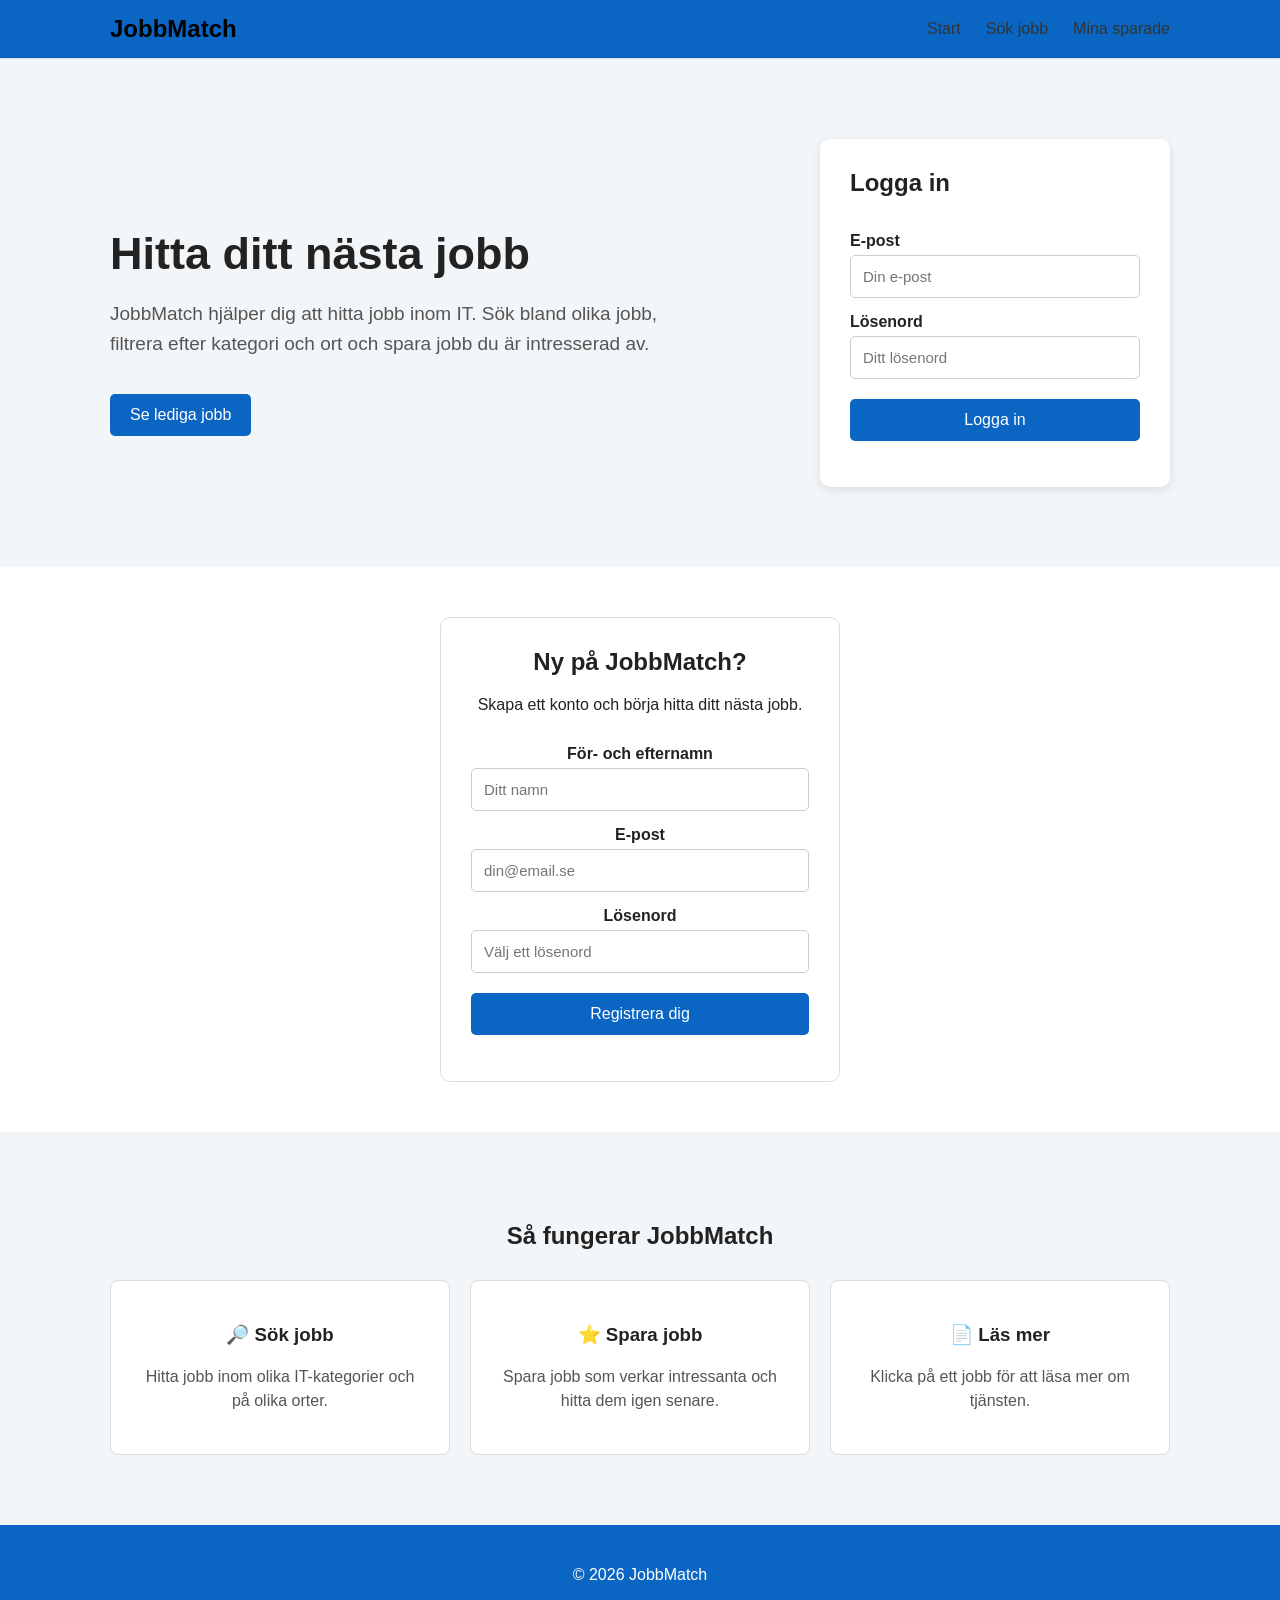
==== index.html @ 0156efc0 "IndexSida" ====
<!DOCTYPE html>
<html lang="sv">

<head>
    <meta charset="UTF-8">

    <meta name="viewport" content="width=device-width, initial-scale=1.0">

    <title>JobbMatch</title>

    <link rel="stylesheet" href="start.css">

    <script src="start.js" defer></script>
</head>


<body>



    <header>

        <nav>

            <h1 class="logo">JobbMatch</h1>

            <ul>
                <li><a href="index.html">Start</a></li>
                <li><a href="jobb.html">Sök jobb</a></li>
                <li><a href="sparade.html">Mina sparade</a></li>
            </ul>

        </nav>

    </header>



    

    <main>

        <section class="welcome">

            <div class="welcome-text">

                <h2>Hitta ditt nästa jobb</h2>

                <p>
                    JobbMatch hjälper dig att hitta jobb inom IT.
                    Sök bland olika jobb, filtrera efter kategori
                    och ort och spara jobb du är intresserad av.
                </p>

                <a href="jobb.html" class="job-button">
                    Se lediga jobb
                </a>

            </div>



            <!-- LOGGA IN -->

            <div class="login-box">

                <h2>Logga in</h2>

                <form id="loginForm">

                    <label for="loginEmail">
                        E-post
                    </label>

                    <input
                        type="email"
                        id="loginEmail"
                        placeholder="Din e-post"
                        required
                    >


                    <label for="loginPassword">
                        Lösenord
                    </label>

                    <input
                        type="password"
                        id="loginPassword"
                        placeholder="Ditt lösenord"
                        required
                    >


                    <button type="submit">
                        Logga in
                    </button>

                </form>

                <p id="loginMessage"></p>

            </div>

        </section>



        <!-- REGISTRERA -->

        <section class="register-section">

            <div class="register-box">

                <h2>Ny på JobbMatch?</h2>

                <p>
                    Skapa ett konto och börja hitta ditt nästa jobb.
                </p>


                <form id="registerForm">

                    <label for="registerName">
                        För- och efternamn
                    </label>

                    <input
                        type="text"
                        id="registerName"
                        placeholder="Ditt namn"
                        required
                    >


                    <label for="registerEmail">
                        E-post
                    </label>

                    <input
                        type="email"
                        id="registerEmail"
                        placeholder="din@email.se"
                        required
                    >


                    <label for="registerPassword">
                        Lösenord
                    </label>

                    <input
                        type="password"
                        id="registerPassword"
                        placeholder="Välj ett lösenord"
                        required
                    >


                    <button type="submit">
                        Registrera dig
                    </button>

                </form>

                <p id="registerMessage"></p>

            </div>

        </section>



        <!-- INFORMATION -->

        <section class="information">

            <h2>Så fungerar JobbMatch</h2>


            <div class="cards">

                <div class="card">

                    <h3>🔎 Sök jobb</h3>

                    <p>
                        Hitta jobb inom olika IT-kategorier
                        och på olika orter.
                    </p>

                </div>


                <div class="card">

                    <h3>⭐ Spara jobb</h3>

                    <p>
                        Spara jobb som verkar intressanta
                        och hitta dem igen senare.
                    </p>

                </div>


                <div class="card">

                    <h3>📄 Läs mer</h3>

                    <p>
                        Klicka på ett jobb för att läsa
                        mer om tjänsten.
                    </p>

                </div>

            </div>

        </section>

    </main>



    <!-- FOOTER -->

    <footer>

        <p>
            © 2026 JobbMatch
        </p>

    </footer>

</body>

</html>
---- start.css ----
/* GRUND */

* {
    box-sizing: border-box;
}

body {
    margin: 0;

    font-family: Arial, sans-serif;

    background-color: #f3f6f8;

    color: #222;
}




header {
    background-color: #0a66c2;

    border-bottom: 1px solid #ddd;
}


nav {
    max-width: 1100px;

    margin: auto;

    padding: 15px 20px;

    display: flex;

    justify-content: space-between;

    align-items: center;
}


.logo {
    color: black;

    margin: 0;
}


nav ul {
    display: flex;

    list-style: none;

    gap: 25px;

    margin: 0;

    padding: 0;
}


nav a {
    text-decoration: none;

    color: #333;
}


nav a:hover {
    color: #0a66c2;
}



/* VÄLKOMST */

.welcome {
    max-width: 1100px;

    margin: 60px auto;

    padding: 20px;

    display: flex;

    justify-content: space-between;

    align-items: center;

    gap: 50px;
}


.welcome-text {
    max-width: 550px;
}


.welcome-text h2 {
    font-size: 45px;

    color: #222;

    margin-bottom: 15px;
}


.welcome-text p {
    font-size: 19px;

    line-height: 1.6;

    color: #555;
}



/* KNAPP */

.job-button {
    display: inline-block;

    margin-top: 15px;

    padding: 12px 20px;

    background-color: #0a66c2;

    color: white;

    text-decoration: none;

    border-radius: 5px;
}


.job-button:hover {
    background-color: #084f96;
}



/* LOGGA IN */

.login-box {
    background-color: white;

    width: 350px;

    padding: 30px;

    border-radius: 10px;

    box-shadow: 0 3px 10px rgba(0, 0, 0, 0.1);
}


.login-box h2 {
    margin-top: 0;
}



/* FORMULÄR */

form {
    display: flex;

    flex-direction: column;
}


label {
    margin-top: 15px;

    margin-bottom: 5px;

    font-weight: bold;
}


input {
    padding: 12px;

    border: 1px solid #ccc;

    border-radius: 5px;

    font-size: 15px;
}


button {
    margin-top: 20px;

    padding: 12px;

    background-color: #0a66c2;

    color: white;

    border: none;

    border-radius: 5px;

    font-size: 16px;

    cursor: pointer;
}


button:hover {
    background-color: #084f96;
}


#loginMessage {
    color: #0a66c2;
}



/* REGISTRERA */

.register-section {
    background-color: white;

    padding: 50px 20px;

    text-align: center;
}


.register-box {
    width: 400px;

    max-width: 100%;

    margin: auto;

    padding: 30px;

    border: 1px solid #ddd;

    border-radius: 10px;
}


.register-box h2 {
    margin-top: 0;
}


#registerMessage {
    color: #0a66c2;
}



/* INFORMATION */

.information {
    max-width: 1100px;

    margin: 50px auto;

    padding: 20px;

    text-align: center;
}


.cards {
    display: flex;

    gap: 20px;

    margin-top: 30px;
}


.card {
    flex: 1;

    background-color: white;

    padding: 25px;

    border-radius: 8px;

    border: 1px solid #ddd;
}


.card p {
    color: #555;

    line-height: 1.5;
}



/* FOOTER */

footer {
    background-color: #0a66c2;

    color: white;

    text-align: center;

    padding: 25px;
}



/* MOBIL */

@media (max-width: 700px) {

    nav {
        flex-direction: column;

        gap: 15px;
    }


    nav ul {
        flex-direction: column;

        text-align: center;

        gap: 10px;
    }


    .welcome {
        flex-direction: column;

        text-align: center;
    }


    .login-box {
        width: 100%;

        max-width: 350px;
    }


    .cards {
        flex-direction: column;
    }

}
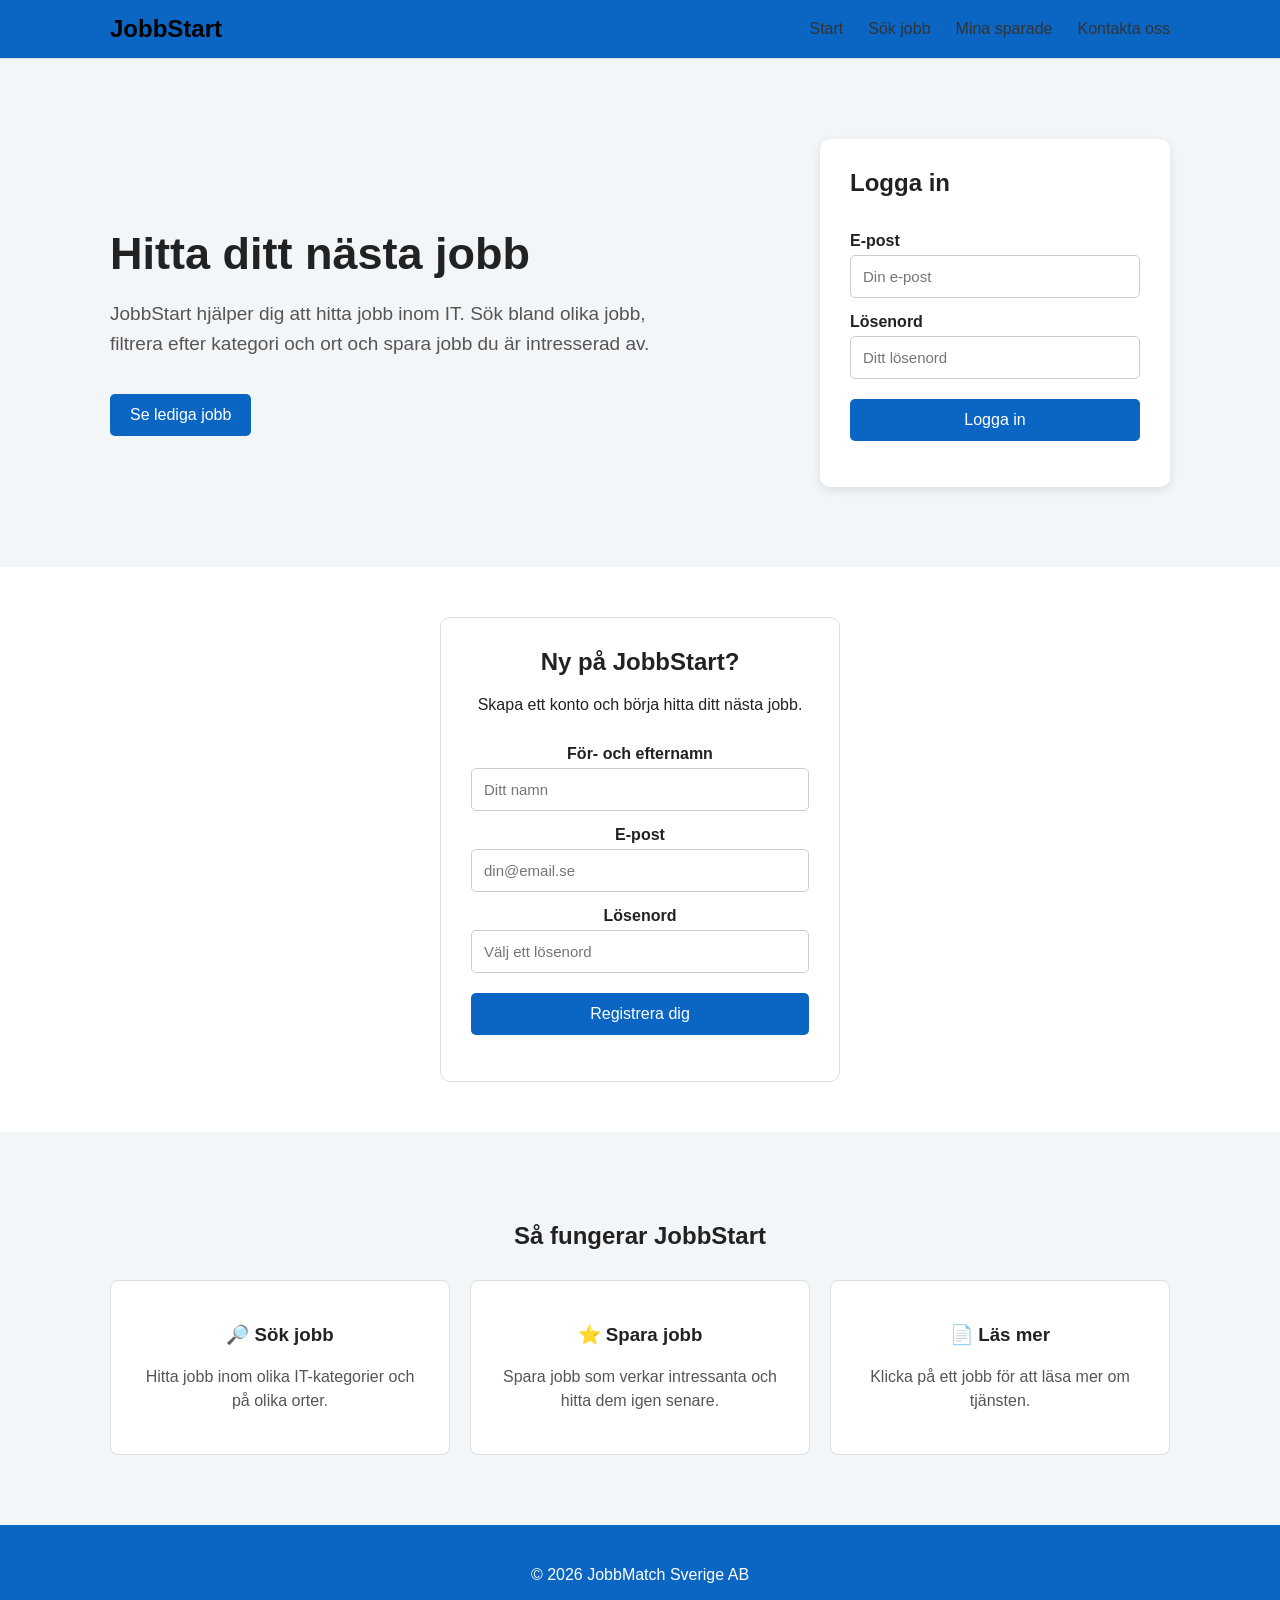
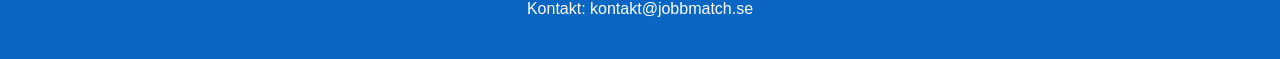
==== commit 8b3bcb7c: "Merge pull request #14 from Bobbolino/annonser Annonser" ====
--- a/index.html
+++ b/index.html
@@ -1,239 +1,150 @@
+<!doctype html>
+<html lang="sv">
+  <head>
+    <meta charset="UTF-8" />
 
-<!DOCTYPE html>
-<html lang="sv">
+    <meta name="viewport" content="width=device-width, initial-scale=1.0" />
 
-<head>
-    <meta charset="UTF-8">
+    <title>JobbStart</title>
 
-    <meta name="viewport" content="width=device-width, initial-scale=1.0">
-
-    <title>JobbMatch</title>
-
-    <link rel="stylesheet" href="start.css">
+    <link rel="stylesheet" href="start.css" />
 
     <script src="start.js" defer></script>
-</head>
+  </head>
 
+  <body>
+    <header>
+      <nav>
+        <h1 class="logo">JobbStart</h1>
 
-<body>
-
-
-
-    <header>
-
-        <nav>
-
-            <h1 class="logo">JobbMatch</h1>
-
-            <ul>
-                <li><a href="index.html">Start</a></li>
-                <li><a href="jobb.html">Sök jobb</a></li>
-                <li><a href="sparade.html">Mina sparade</a></li>
-            </ul>
-
-        </nav>
-
+        <ul>
+          <li><a href="index.html">Start</a></li>
+          <li><a href="annonser.html">Sök jobb</a></li>
+          <li><a href="spara.html">Mina sparade</a></li>
+          <li><a href="kontakt.html">Kontakta oss</a></li>
+        </ul>
+      </nav>
     </header>
 
+    <main>
+      <section class="welcome">
+        <div class="welcome-text">
+          <h2>Hitta ditt nästa jobb</h2>
 
+          <p>
+            JobbStart hjälper dig att hitta jobb inom IT. Sök bland olika jobb,
+            filtrera efter kategori och ort och spara jobb du är intresserad av.
+          </p>
 
-    
+          <a href="annonser.html" class="job-button"> Se lediga jobb </a>
+        </div>
 
-    <main>
+        <!-- LOGGA IN -->
 
-        <section class="welcome">
+        <div class="login-box">
+          <h2>Logga in</h2>
 
-            <div class="welcome-text">
+          <form id="loginForm">
+            <label for="loginEmail"> E-post </label>
 
-                <h2>Hitta ditt nästa jobb</h2>
+            <input
+              type="email"
+              id="loginEmail"
+              placeholder="Din e-post"
+              required
+            />
 
-                <p>
-                    JobbMatch hjälper dig att hitta jobb inom IT.
-                    Sök bland olika jobb, filtrera efter kategori
-                    och ort och spara jobb du är intresserad av.
-                </p>
+            <label for="loginPassword"> Lösenord </label>
 
-                <a href="jobb.html" class="job-button">
-                    Se lediga jobb
-                </a>
+            <input
+              type="password"
+              id="loginPassword"
+              placeholder="Ditt lösenord"
+              required
+            />
 
-            </div>
+            <button type="submit">Logga in</button>
+          </form>
 
+          <p id="loginMessage"></p>
+        </div>
+      </section>
 
+      <!-- REGISTRERA -->
 
-            <!-- LOGGA IN -->
+      <section class="register-section">
+        <div class="register-box">
+          <h2>Ny på JobbStart?</h2>
 
-            <div class="login-box">
+          <p>Skapa ett konto och börja hitta ditt nästa jobb.</p>
 
-                <h2>Logga in</h2>
+          <form id="registerForm">
+            <label for="registerName"> För- och efternamn </label>
 
-                <form id="loginForm">
+            <input
+              type="text"
+              id="registerName"
+              placeholder="Ditt namn"
+              required
+            />
 
-                    <label for="loginEmail">
-                        E-post
-                    </label>
+            <label for="registerEmail"> E-post </label>
 
-                    <input
-                        type="email"
-                        id="loginEmail"
-                        placeholder="Din e-post"
-                        required
-                    >
+            <input
+              type="email"
+              id="registerEmail"
+              placeholder="din@email.se"
+              required
+            />
 
+            <label for="registerPassword"> Lösenord </label>
 
-                    <label for="loginPassword">
-                        Lösenord
-                    </label>
+            <input
+              type="password"
+              id="registerPassword"
+              placeholder="Välj ett lösenord"
+              required
+            />
 
-                    <input
-                        type="password"
-                        id="loginPassword"
-                        placeholder="Ditt lösenord"
-                        required
-                    >
+            <button type="submit">Registrera dig</button>
+          </form>
 
+          <p id="registerMessage"></p>
+        </div>
+      </section>
 
-                    <button type="submit">
-                        Logga in
-                    </button>
+      <!-- INFORMATION -->
 
-                </form>
+      <section class="information">
+        <h2>Så fungerar JobbStart</h2>
 
-                <p id="loginMessage"></p>
+        <div class="cards">
+          <div class="card">
+            <h3>🔎 Sök jobb</h3>
 
-            </div>
+            <p>Hitta jobb inom olika IT-kategorier och på olika orter.</p>
+          </div>
 
-        </section>
+          <div class="card">
+            <h3>⭐ Spara jobb</h3>
 
+            <p>Spara jobb som verkar intressanta och hitta dem igen senare.</p>
+          </div>
 
+          <div class="card">
+            <h3>📄 Läs mer</h3>
 
-        <!-- REGISTRERA -->
-
-        <section class="register-section">
-
-            <div class="register-box">
-
-                <h2>Ny på JobbMatch?</h2>
-
-                <p>
-                    Skapa ett konto och börja hitta ditt nästa jobb.
-                </p>
-
-
-                <form id="registerForm">
-
-                    <label for="registerName">
-                        För- och efternamn
-                    </label>
-
-                    <input
-                        type="text"
-                        id="registerName"
-                        placeholder="Ditt namn"
-                        required
-                    >
-
-
-                    <label for="registerEmail">
-                        E-post
-                    </label>
-
-                    <input
-                        type="email"
-                        id="registerEmail"
-                        placeholder="din@email.se"
-                        required
-                    >
-
-
-                    <label for="registerPassword">
-                        Lösenord
-                    </label>
-
-                    <input
-                        type="password"
-                        id="registerPassword"
-                        placeholder="Välj ett lösenord"
-                        required
-                    >
-
-
-                    <button type="submit">
-                        Registrera dig
-                    </button>
-
-                </form>
-
-                <p id="registerMessage"></p>
-
-            </div>
-
-        </section>
-
-
-
-        <!-- INFORMATION -->
-
-        <section class="information">
-
-            <h2>Så fungerar JobbMatch</h2>
-
-
-            <div class="cards">
-
-                <div class="card">
-
-                    <h3>🔎 Sök jobb</h3>
-
-                    <p>
-                        Hitta jobb inom olika IT-kategorier
-                        och på olika orter.
-                    </p>
-
-                </div>
-
-
-                <div class="card">
-
-                    <h3>⭐ Spara jobb</h3>
-
-                    <p>
-                        Spara jobb som verkar intressanta
-                        och hitta dem igen senare.
-                    </p>
-
-                </div>
-
-
-                <div class="card">
-
-                    <h3>📄 Läs mer</h3>
-
-                    <p>
-                        Klicka på ett jobb för att läsa
-                        mer om tjänsten.
-                    </p>
-
-                </div>
-
-            </div>
-
-        </section>
-
+            <p>Klicka på ett jobb för att läsa mer om tjänsten.</p>
+          </div>
+        </div>
+      </section>
     </main>
-
-
 
     <!-- FOOTER -->
 
     <footer>
-
-        <p>
-            © 2026 JobbMatch
-        </p>
-
+      <p>&copy; 2026 JobbMatch Sverige AB</p>
+      <p>Kontakt: kontakt@jobbmatch.se</p>
     </footer>
-
-</body>
-
-</html>+  </body>
+</html>
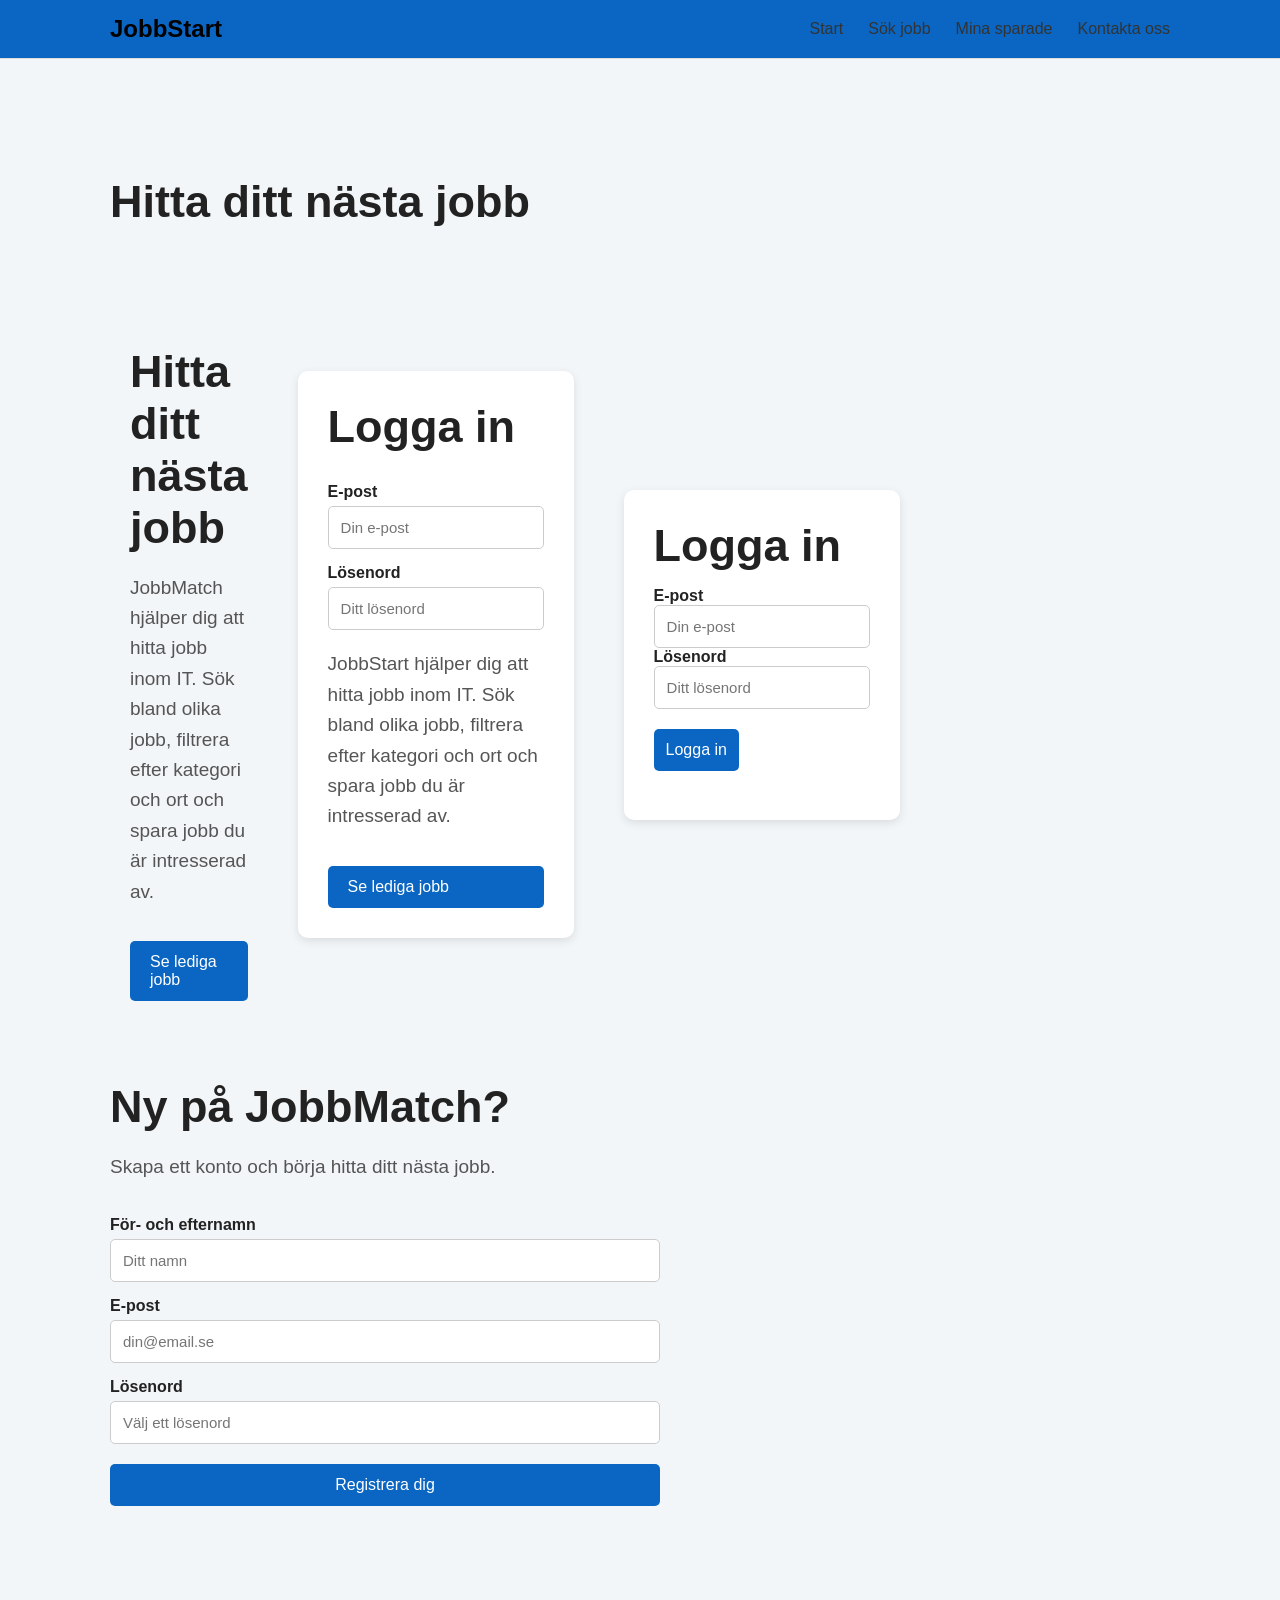
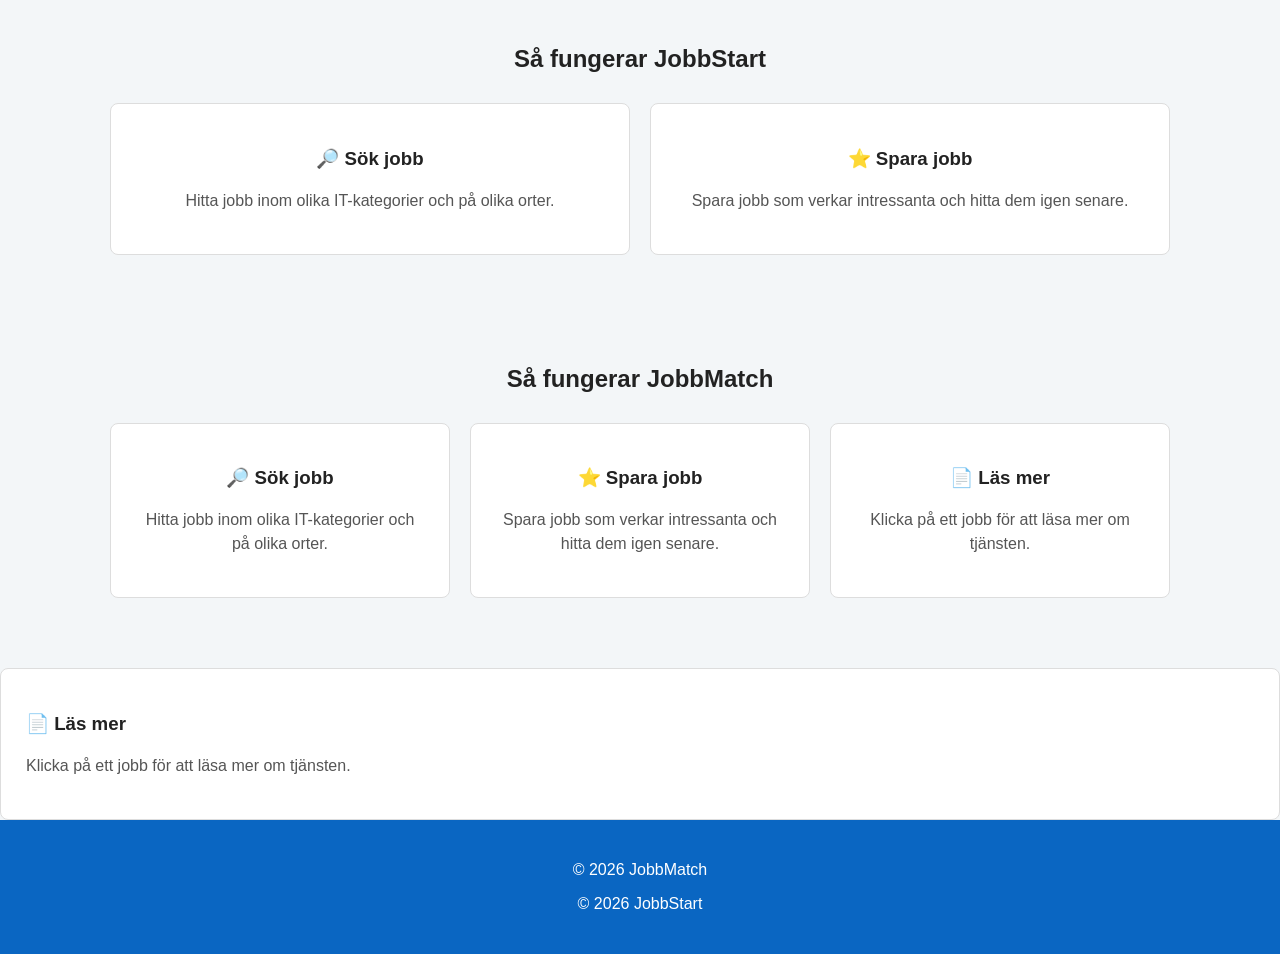
==== commit 8bc394b5: "Merge branch 'main' into indexSida" ====
--- a/index.html
+++ b/index.html
@@ -5,7 +5,7 @@
 
     <meta name="viewport" content="width=device-width, initial-scale=1.0" />
 
-    <title>JobbStart</title>
+    <title>JobbMatch</title>
 
     <link rel="stylesheet" href="start.css" />
 
@@ -19,8 +19,8 @@
 
         <ul>
           <li><a href="index.html">Start</a></li>
-          <li><a href="annonser.html">Sök jobb</a></li>
-          <li><a href="spara.html">Mina sparade</a></li>
+          <li><a href="jobb.html">Sök jobb</a></li>
+          <li><a href="sparade.html">Mina sparade</a></li>
           <li><a href="kontakt.html">Kontakta oss</a></li>
         </ul>
       </nav>
@@ -31,12 +31,63 @@
         <div class="welcome-text">
           <h2>Hitta ditt nästa jobb</h2>
 
+        <section class="welcome">
+
+            <div class="welcome-text">
+
+                <h2>Hitta ditt nästa jobb</h2>
+
+                <p>
+                    JobbMatch hjälper dig att hitta jobb inom IT.
+                    Sök bland olika jobb, filtrera efter kategori
+                    och ort och spara jobb du är intresserad av.
+                </p>
+
+                <a href="jobb.html" class="job-button">
+                    Se lediga jobb
+                </a>
+
+            </div>
+
+
+
+            <!-- LOGGA IN -->
+
+            <div class="login-box">
+
+                <h2>Logga in</h2>
+
+                <form id="loginForm">
+
+                    <label for="loginEmail">
+                        E-post
+                    </label>
+
+                    <input
+                        type="email"
+                        id="loginEmail"
+                        placeholder="Din e-post"
+                        required
+                    >
+
+
+                    <label for="loginPassword">
+                        Lösenord
+                    </label>
+
+                    <input
+                        type="password"
+                        id="loginPassword"
+                        placeholder="Ditt lösenord"
+                        required
+                    >
+
           <p>
             JobbStart hjälper dig att hitta jobb inom IT. Sök bland olika jobb,
             filtrera efter kategori och ort och spara jobb du är intresserad av.
           </p>
 
-          <a href="annonser.html" class="job-button"> Se lediga jobb </a>
+          <a href="jobb.html" class="job-button"> Se lediga jobb </a>
         </div>
 
         <!-- LOGGA IN -->
@@ -72,9 +123,7 @@
 
       <!-- REGISTRERA -->
 
-      <section class="register-section">
-        <div class="register-box">
-          <h2>Ny på JobbStart?</h2>
+                <h2>Ny på JobbMatch?</h2>
 
           <p>Skapa ett konto och börja hitta ditt nästa jobb.</p>
 
@@ -131,6 +180,59 @@
             <p>Spara jobb som verkar intressanta och hitta dem igen senare.</p>
           </div>
 
+            </div>
+
+        </section>
+
+
+
+        <!-- INFORMATION -->
+
+        <section class="information">
+
+            <h2>Så fungerar JobbMatch</h2>
+
+
+            <div class="cards">
+
+                <div class="card">
+
+                    <h3>🔎 Sök jobb</h3>
+
+                    <p>
+                        Hitta jobb inom olika IT-kategorier
+                        och på olika orter.
+                    </p>
+
+                </div>
+
+
+                <div class="card">
+
+                    <h3>⭐ Spara jobb</h3>
+
+                    <p>
+                        Spara jobb som verkar intressanta
+                        och hitta dem igen senare.
+                    </p>
+
+                </div>
+
+
+                <div class="card">
+
+                    <h3>📄 Läs mer</h3>
+
+                    <p>
+                        Klicka på ett jobb för att läsa
+                        mer om tjänsten.
+                    </p>
+
+                </div>
+
+            </div>
+
+        </section>
           <div class="card">
             <h3>📄 Läs mer</h3>
 
@@ -143,8 +245,12 @@
     <!-- FOOTER -->
 
     <footer>
-      <p>&copy; 2026 JobbMatch Sverige AB</p>
-      <p>Kontakt: kontakt@jobbmatch.se</p>
+
+        <p>
+            © 2026 JobbMatch
+        </p>
+
+      <p>© 2026 JobbStart</p>
     </footer>
   </body>
 </html>
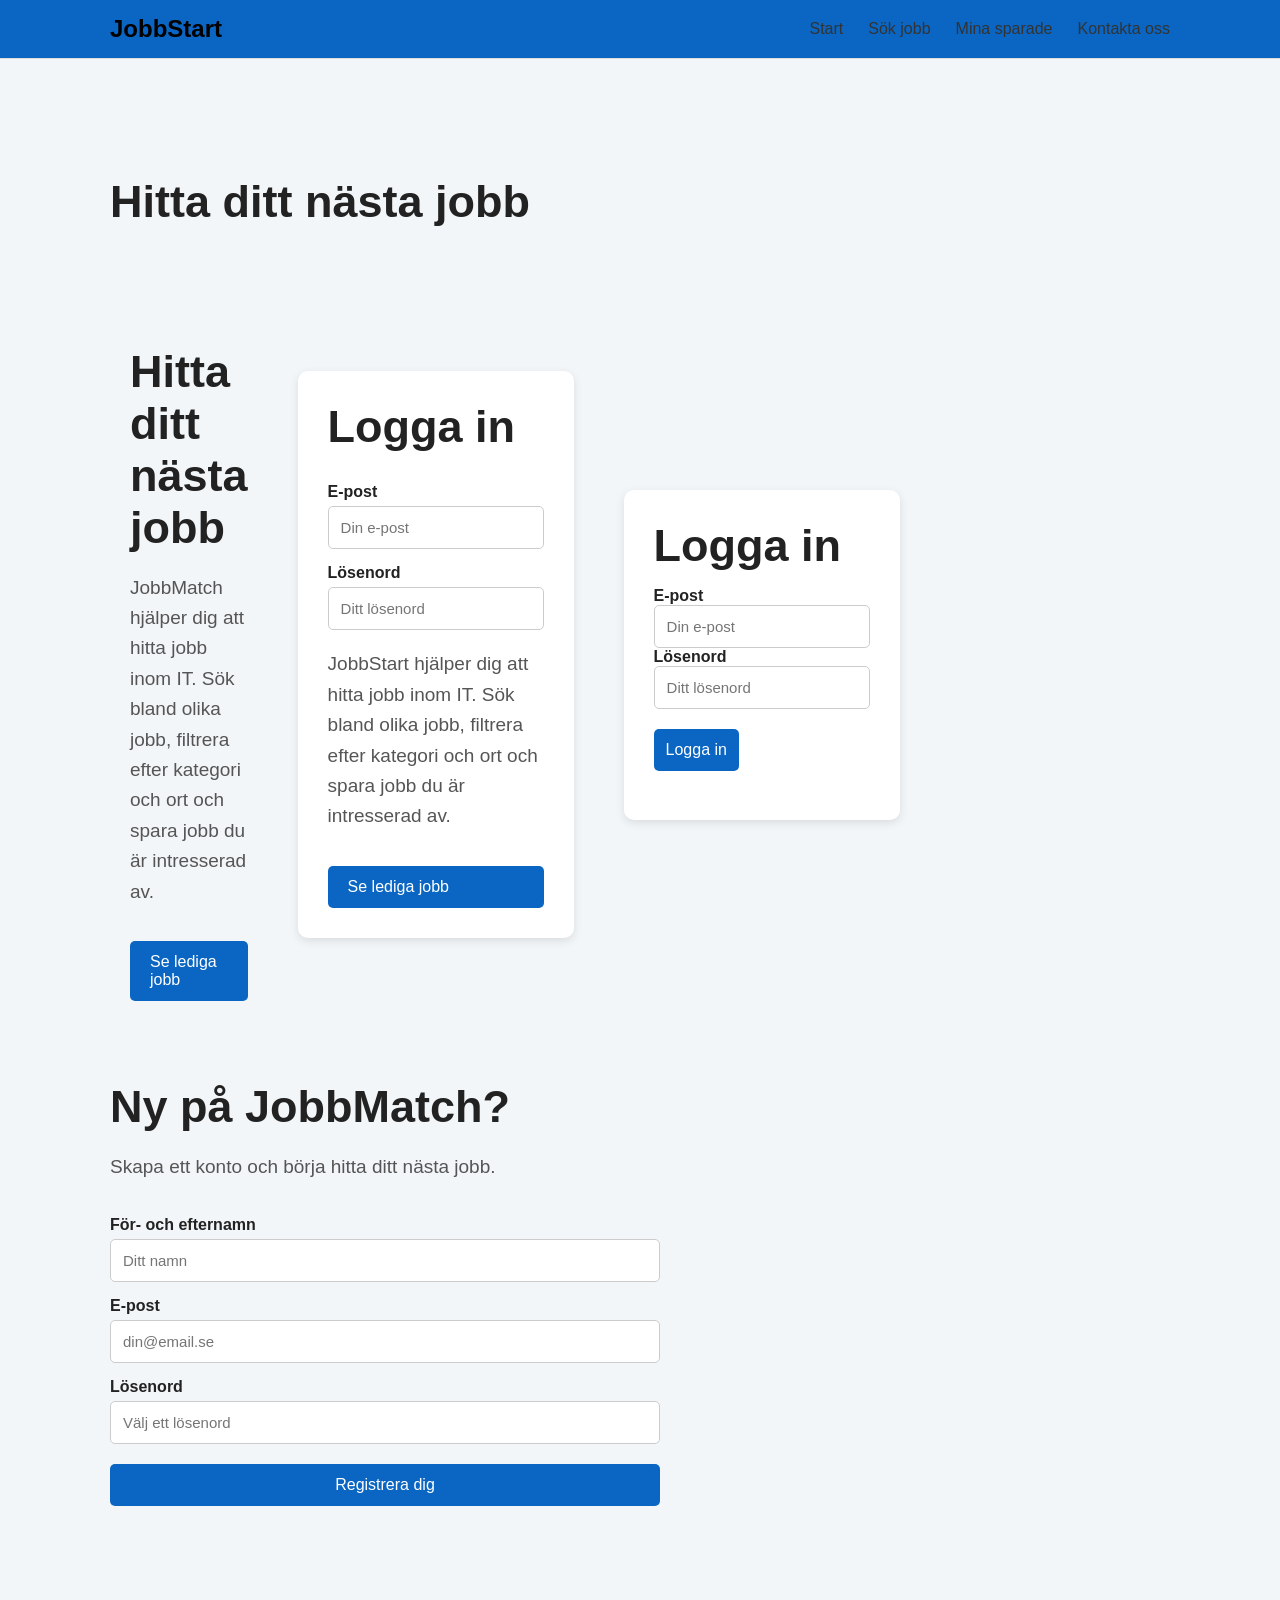
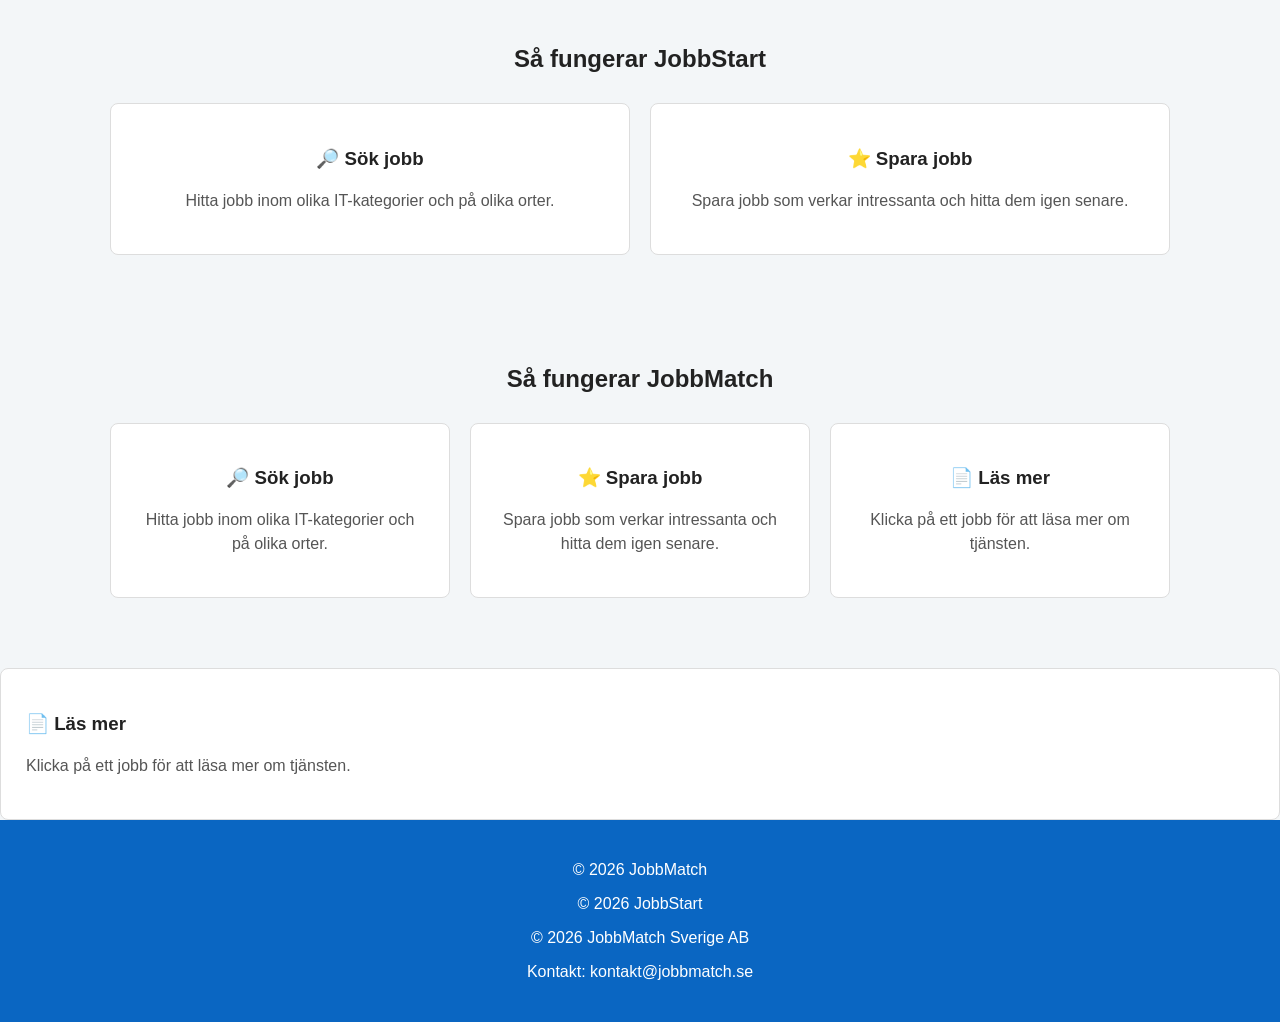
==== commit 57870067: "Merge branch 'main' into indexSida" ====
--- a/index.html
+++ b/index.html
@@ -19,8 +19,8 @@
 
         <ul>
           <li><a href="index.html">Start</a></li>
-          <li><a href="jobb.html">Sök jobb</a></li>
-          <li><a href="sparade.html">Mina sparade</a></li>
+          <li><a href="annonser.html">Sök jobb</a></li>
+          <li><a href="spara.html">Mina sparade</a></li>
           <li><a href="kontakt.html">Kontakta oss</a></li>
         </ul>
       </nav>
@@ -87,7 +87,7 @@
             filtrera efter kategori och ort och spara jobb du är intresserad av.
           </p>
 
-          <a href="jobb.html" class="job-button"> Se lediga jobb </a>
+          <a href="annonser.html" class="job-button"> Se lediga jobb </a>
         </div>
 
         <!-- LOGGA IN -->
@@ -251,6 +251,8 @@
         </p>
 
       <p>© 2026 JobbStart</p>
+      <p>&copy; 2026 JobbMatch Sverige AB</p>
+      <p>Kontakt: kontakt@jobbmatch.se</p>
     </footer>
   </body>
 </html>
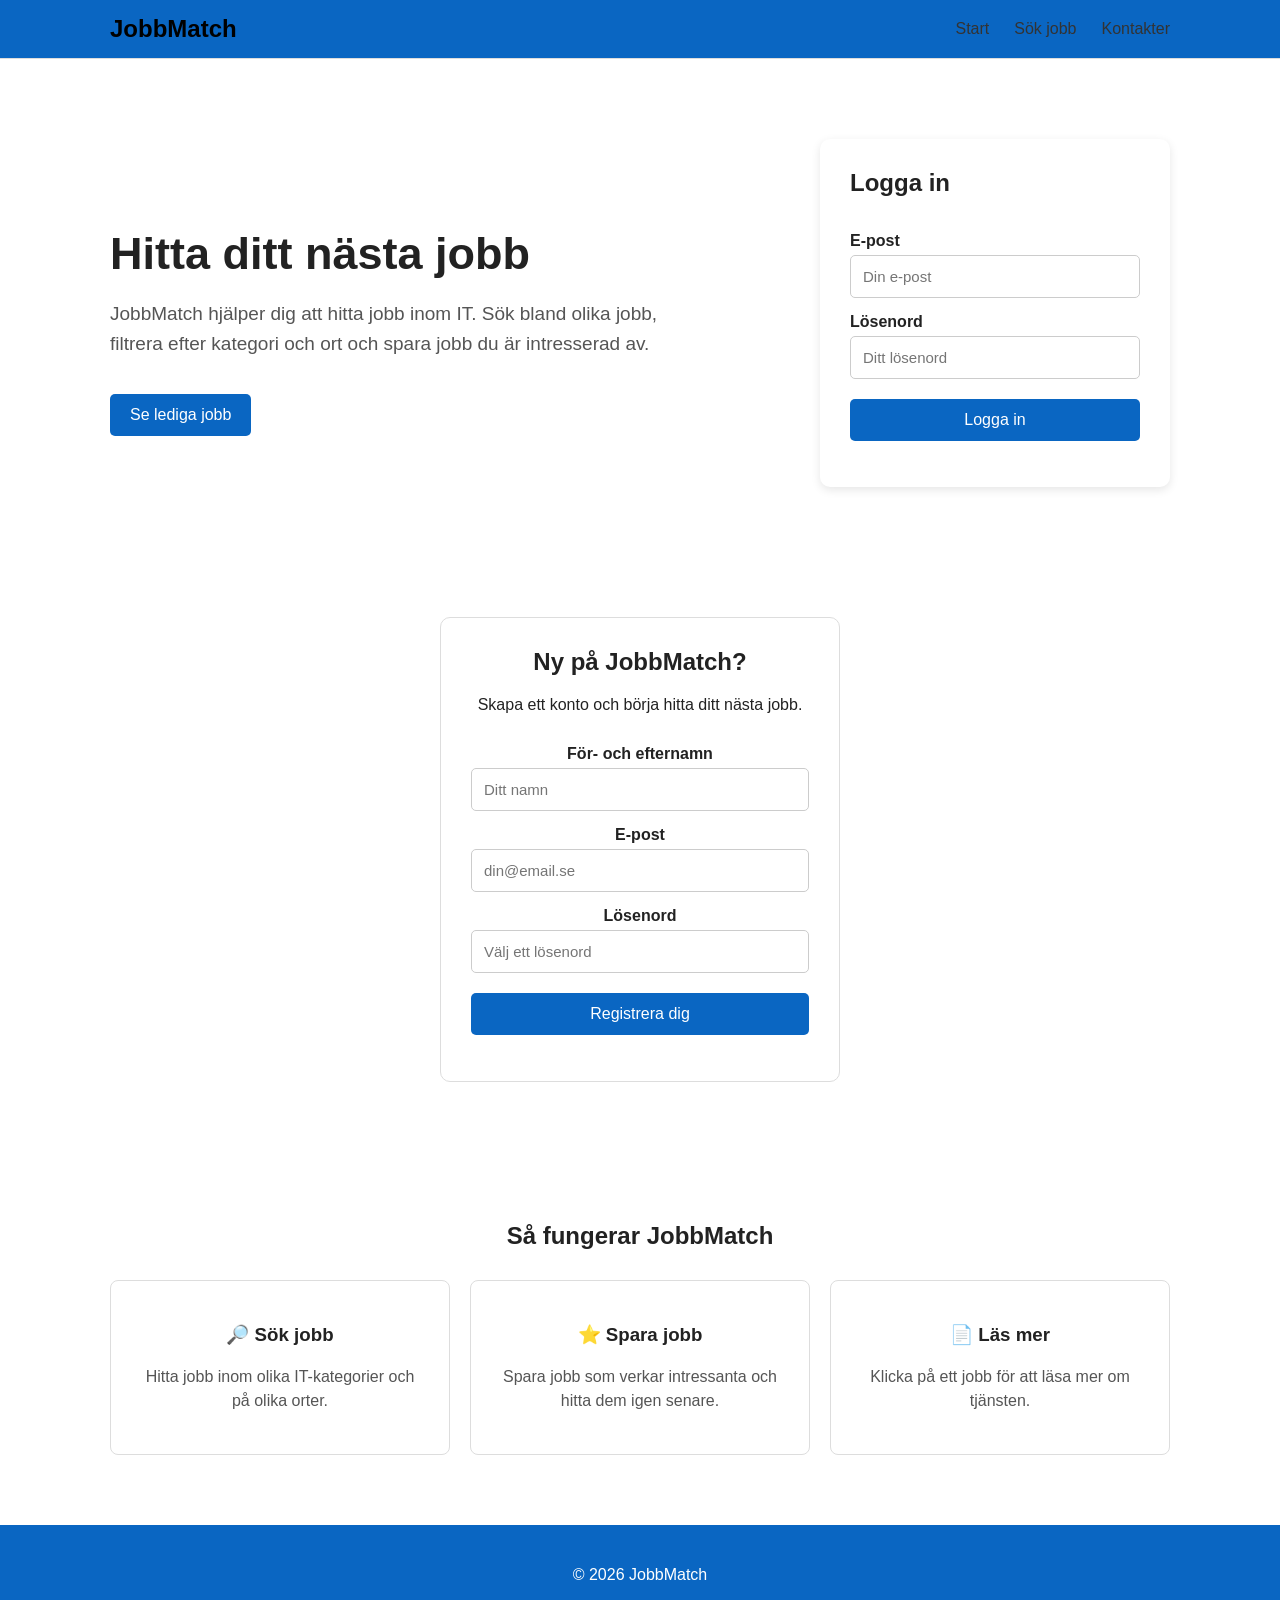
==== commit 85af0d62: "ändringar" ====
--- a/index.html
+++ b/index.html
@@ -1,35 +1,45 @@
-<!doctype html>
+
+<!DOCTYPE html>
 <html lang="sv">
-  <head>
-    <meta charset="UTF-8" />
-
-    <meta name="viewport" content="width=device-width, initial-scale=1.0" />
+
+<head>
+    <meta charset="UTF-8">
+
+    <meta name="viewport" content="width=device-width, initial-scale=1.0">
 
     <title>JobbMatch</title>
 
-    <link rel="stylesheet" href="start.css" />
+    <link rel="stylesheet" href="start.css">
 
     <script src="start.js" defer></script>
-  </head>
-
-  <body>
+</head>
+
+
+<body>
+
+
+
     <header>
-      <nav>
-        <h1 class="logo">JobbStart</h1>
-
-        <ul>
-          <li><a href="index.html">Start</a></li>
-          <li><a href="annonser.html">Sök jobb</a></li>
-          <li><a href="spara.html">Mina sparade</a></li>
-          <li><a href="kontakt.html">Kontakta oss</a></li>
-        </ul>
-      </nav>
+
+        <nav>
+
+            <h1 class="logo">JobbMatch</h1>
+
+            <ul>
+                <li><a href="index.html">Start</a></li>
+                <li><a href="annonser.html">Sök jobb</a></li>
+                <li><a href="spara.html">Kontakter</a></li>
+            </ul>
+
+        </nav>
+
     </header>
 
+
+
+    
+
     <main>
-      <section class="welcome">
-        <div class="welcome-text">
-          <h2>Hitta ditt nästa jobb</h2>
 
         <section class="welcome">
 
@@ -51,7 +61,7 @@
 
 
 
-            <!-- LOGGA IN -->
+            
 
             <div class="login-box">
 
@@ -82,103 +92,79 @@
                         required
                     >
 
-          <p>
-            JobbStart hjälper dig att hitta jobb inom IT. Sök bland olika jobb,
-            filtrera efter kategori och ort och spara jobb du är intresserad av.
-          </p>
-
-          <a href="annonser.html" class="job-button"> Se lediga jobb </a>
-        </div>
-
-        <!-- LOGGA IN -->
-
-        <div class="login-box">
-          <h2>Logga in</h2>
-
-          <form id="loginForm">
-            <label for="loginEmail"> E-post </label>
-
-            <input
-              type="email"
-              id="loginEmail"
-              placeholder="Din e-post"
-              required
-            />
-
-            <label for="loginPassword"> Lösenord </label>
-
-            <input
-              type="password"
-              id="loginPassword"
-              placeholder="Ditt lösenord"
-              required
-            />
-
-            <button type="submit">Logga in</button>
-          </form>
-
-          <p id="loginMessage"></p>
-        </div>
-      </section>
-
-      <!-- REGISTRERA -->
+
+                    <button type="submit">
+                        Logga in
+                    </button>
+
+                </form>
+
+                <p id="loginMessage"></p>
+
+            </div>
+
+        </section>
+
+
+
+       
+
+        <section class="register-section">
+
+            <div class="register-box">
 
                 <h2>Ny på JobbMatch?</h2>
 
-          <p>Skapa ett konto och börja hitta ditt nästa jobb.</p>
-
-          <form id="registerForm">
-            <label for="registerName"> För- och efternamn </label>
-
-            <input
-              type="text"
-              id="registerName"
-              placeholder="Ditt namn"
-              required
-            />
-
-            <label for="registerEmail"> E-post </label>
-
-            <input
-              type="email"
-              id="registerEmail"
-              placeholder="din@email.se"
-              required
-            />
-
-            <label for="registerPassword"> Lösenord </label>
-
-            <input
-              type="password"
-              id="registerPassword"
-              placeholder="Välj ett lösenord"
-              required
-            />
-
-            <button type="submit">Registrera dig</button>
-          </form>
-
-          <p id="registerMessage"></p>
-        </div>
-      </section>
-
-      <!-- INFORMATION -->
-
-      <section class="information">
-        <h2>Så fungerar JobbStart</h2>
-
-        <div class="cards">
-          <div class="card">
-            <h3>🔎 Sök jobb</h3>
-
-            <p>Hitta jobb inom olika IT-kategorier och på olika orter.</p>
-          </div>
-
-          <div class="card">
-            <h3>⭐ Spara jobb</h3>
-
-            <p>Spara jobb som verkar intressanta och hitta dem igen senare.</p>
-          </div>
+                <p>
+                    Skapa ett konto och börja hitta ditt nästa jobb.
+                </p>
+
+
+                <form id="registerForm">
+
+                    <label for="registerName">
+                        För- och efternamn
+                    </label>
+
+                    <input
+                        type="text"
+                        id="registerName"
+                        placeholder="Ditt namn"
+                        required
+                    >
+
+
+                    <label for="registerEmail">
+                        E-post
+                    </label>
+
+                    <input
+                        type="email"
+                        id="registerEmail"
+                        placeholder="din@email.se"
+                        required
+                    >
+
+
+                    <label for="registerPassword">
+                        Lösenord
+                    </label>
+
+                    <input
+                        type="password"
+                        id="registerPassword"
+                        placeholder="Välj ett lösenord"
+                        required
+                    >
+
+
+                    <button type="submit">
+                        Registrera dig 
+                    </button>
+
+                </form>
+
+                <p id="registerMessage"></p>
 
             </div>
 
@@ -186,7 +172,7 @@
 
 
 
-        <!-- INFORMATION -->
+        
 
         <section class="information">
 
@@ -233,16 +219,12 @@
             </div>
 
         </section>
-          <div class="card">
-            <h3>📄 Läs mer</h3>
-
-            <p>Klicka på ett jobb för att läsa mer om tjänsten.</p>
-          </div>
-        </div>
-      </section>
+
     </main>
 
-    <!-- FOOTER -->
+
+
+    
 
     <footer>
 
@@ -250,9 +232,8 @@
             © 2026 JobbMatch
         </p>
 
-      <p>© 2026 JobbStart</p>
-      <p>&copy; 2026 JobbMatch Sverige AB</p>
-      <p>Kontakt: kontakt@jobbmatch.se</p>
     </footer>
-  </body>
-</html>
+
+</body>
+
+</html>
--- a/start.css
+++ b/start.css
@@ -1,4 +1,4 @@
-/* GRUND */
+
 
 * {
     box-sizing: border-box;
@@ -9,7 +9,7 @@
 
     font-family: Arial, sans-serif;
 
-    background-color: #f3f6f8;
+    background-color: white;
 
     color: #222;
 }
@@ -72,7 +72,7 @@
 
 
 
-/* VÄLKOMST */
+
 
 .welcome {
     max-width: 1100px;
@@ -115,7 +115,7 @@
 
 
 
-/* KNAPP */
+
 
 .job-button {
     display: inline-block;
@@ -140,7 +140,7 @@
 
 
 
-/* LOGGA IN */
+
 
 .login-box {
     background-color: white;
@@ -161,7 +161,7 @@
 
 
 
-/* FORMULÄR */
+
 
 form {
     display: flex;
@@ -220,7 +220,7 @@
 
 
 
-/* REGISTRERA */
+
 
 .register-section {
     background-color: white;
@@ -257,7 +257,7 @@
 
 
 
-/* INFORMATION */
+
 
 .information {
     max-width: 1100px;
@@ -300,7 +300,7 @@
 
 
 
-/* FOOTER */
+
 
 footer {
     background-color: #0a66c2;
@@ -314,7 +314,7 @@
 
 
 
-/* MOBIL */
+
 
 @media (max-width: 700px) {
 
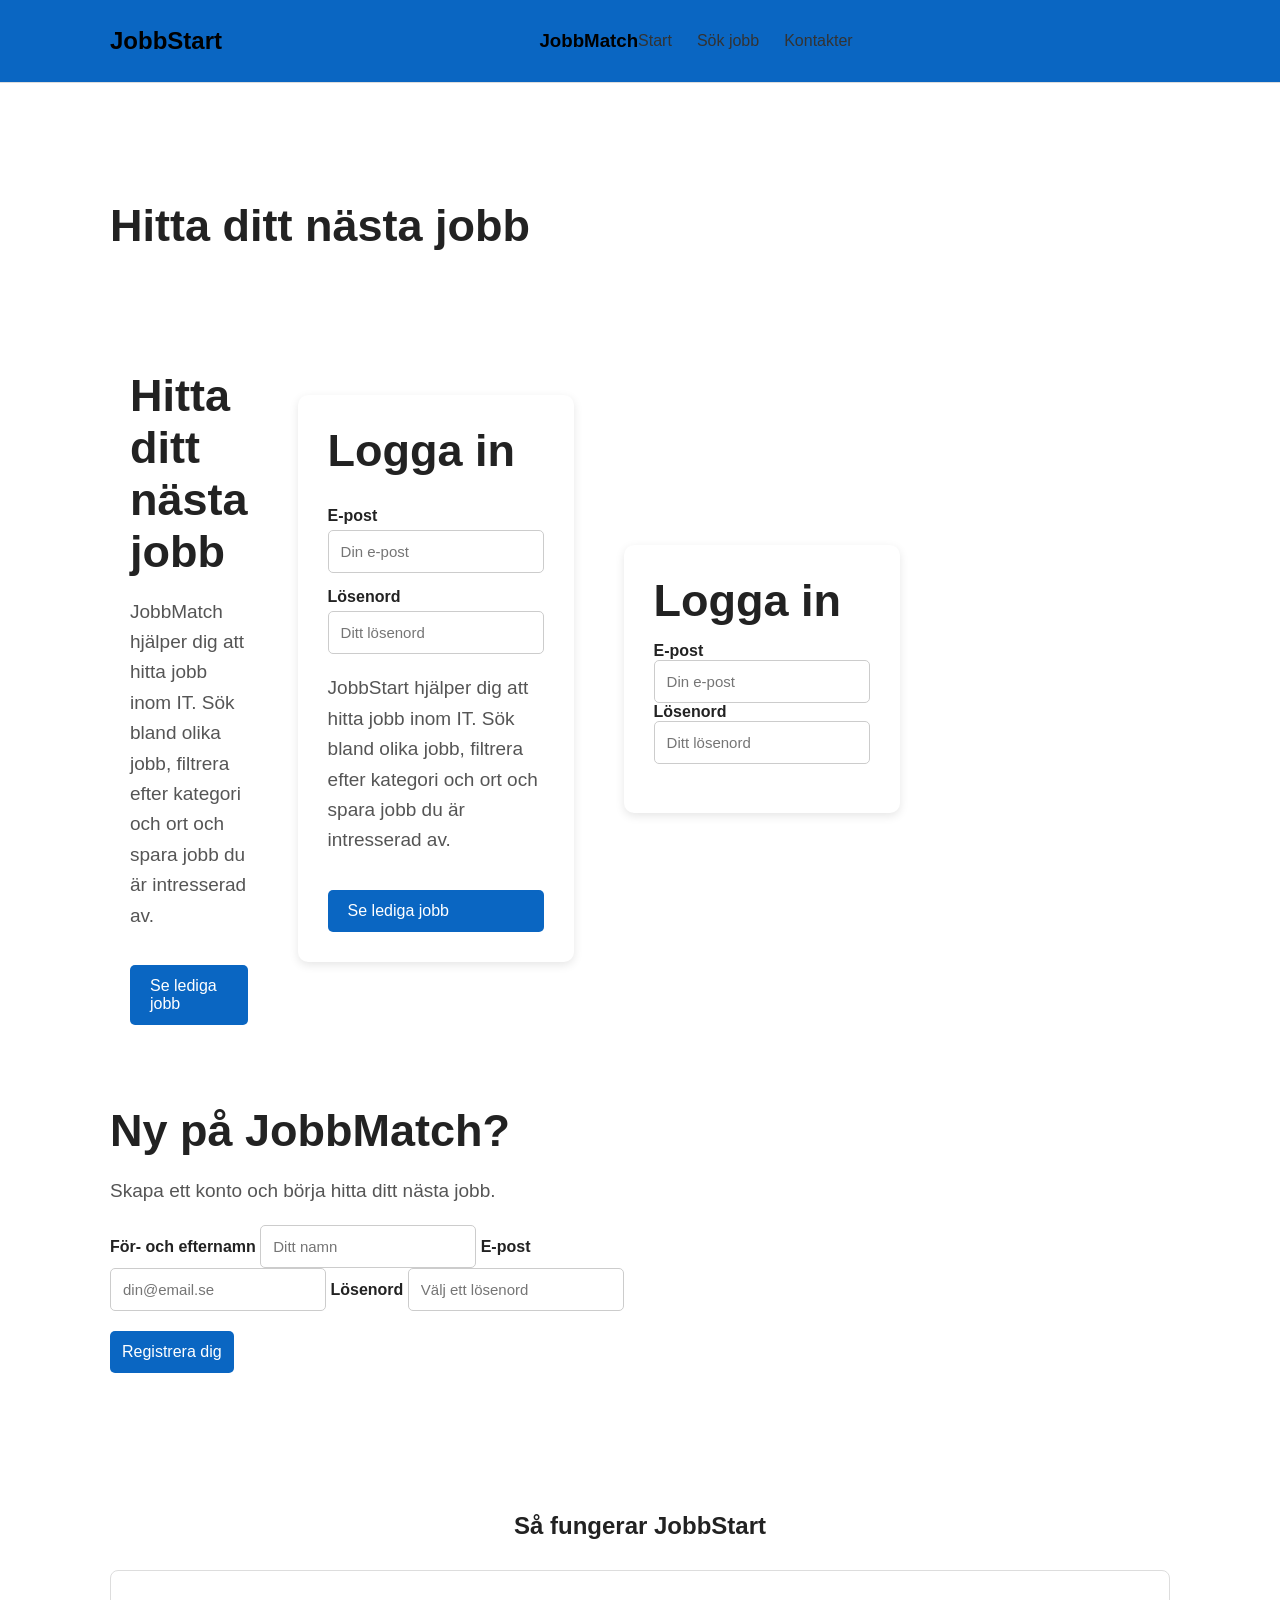
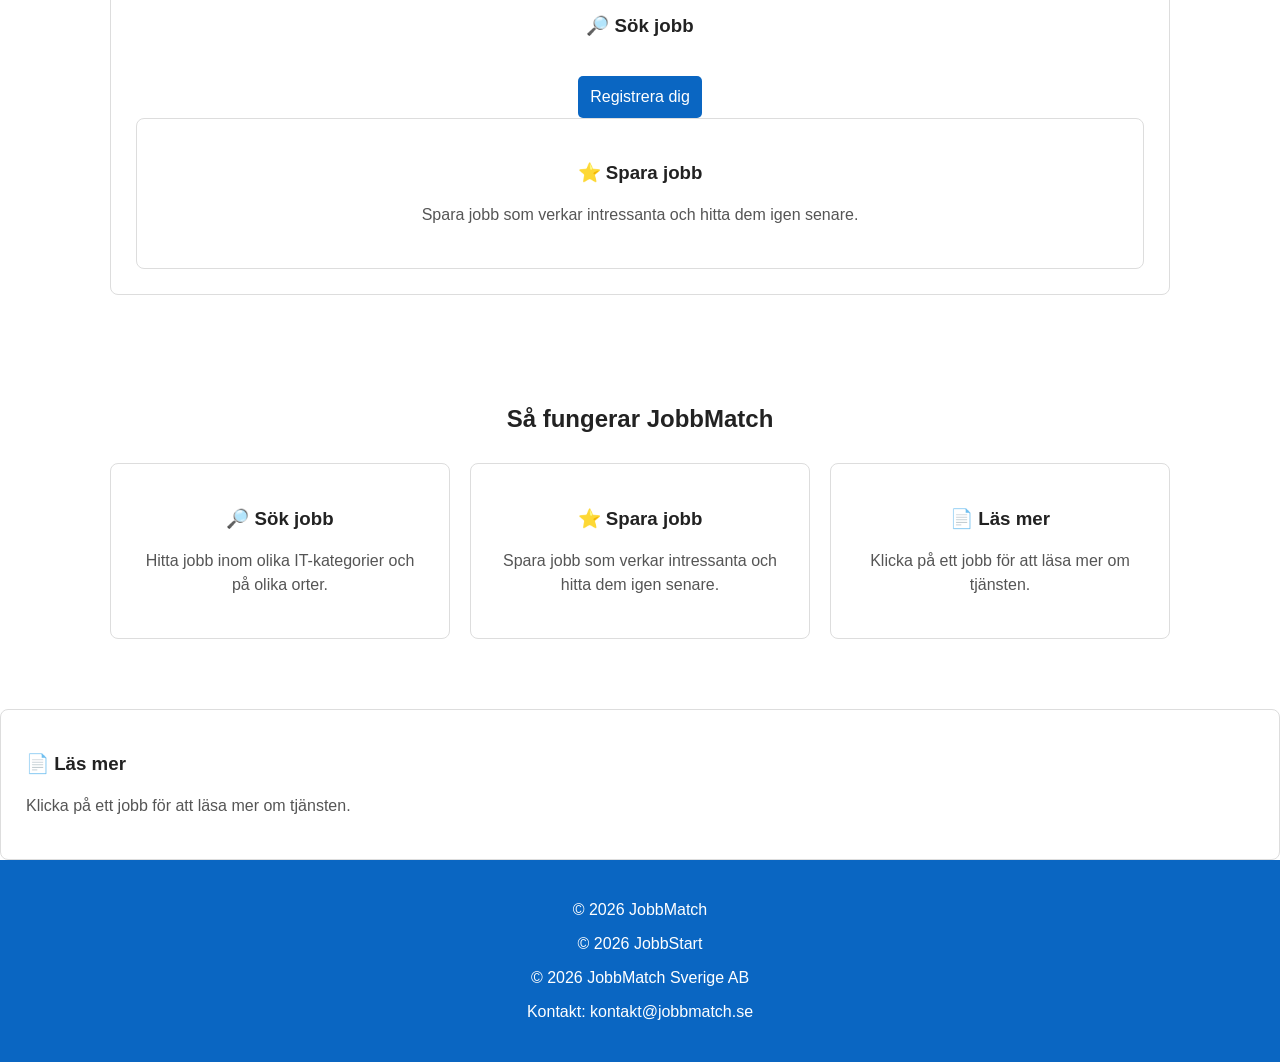
==== commit dbb9aaa4: "Merge branch 'indexSida' of https://github.com/Bobbolino/Jobbannonser into indexSida" ====
--- a/index.html
+++ b/index.html
@@ -1,25 +1,21 @@
-
-<!DOCTYPE html>
+<!doctype html>
 <html lang="sv">
-
-<head>
-    <meta charset="UTF-8">
-
-    <meta name="viewport" content="width=device-width, initial-scale=1.0">
+  <head>
+    <meta charset="UTF-8" />
+
+    <meta name="viewport" content="width=device-width, initial-scale=1.0" />
 
     <title>JobbMatch</title>
 
-    <link rel="stylesheet" href="start.css">
+    <link rel="stylesheet" href="start.css" />
 
     <script src="start.js" defer></script>
-</head>
-
-
-<body>
-
-
-
+  </head>
+
+  <body>
     <header>
+      <nav>
+        <h1 class="logo">JobbStart</h1>
 
         <nav>
 
@@ -35,11 +31,10 @@
 
     </header>
 
-
-
-    
-
     <main>
+      <section class="welcome">
+        <div class="welcome-text">
+          <h2>Hitta ditt nästa jobb</h2>
 
         <section class="welcome">
 
@@ -92,79 +87,103 @@
                         required
                     >
 
-
-                    <button type="submit">
-                        Logga in
-                    </button>
-
-                </form>
-
-                <p id="loginMessage"></p>
-
-            </div>
-
-        </section>
-
-
+          <p>
+            JobbStart hjälper dig att hitta jobb inom IT. Sök bland olika jobb,
+            filtrera efter kategori och ort och spara jobb du är intresserad av.
+          </p>
+
+          <a href="annonser.html" class="job-button"> Se lediga jobb </a>
+        </div>
+
+        <!-- LOGGA IN -->
+
+        <div class="login-box">
+          <h2>Logga in</h2>
+
+          <form id="loginForm">
+            <label for="loginEmail"> E-post </label>
+
+            <input
+              type="email"
+              id="loginEmail"
+              placeholder="Din e-post"
+              required
+            />
+
+            <label for="loginPassword"> Lösenord </label>
+
+            <input
+              type="password"
+              id="loginPassword"
+              placeholder="Ditt lösenord"
+              required
+            />
 
        
 
-        <section class="register-section">
-
-            <div class="register-box">
+          <p id="loginMessage"></p>
+        </div>
+      </section>
+
+      <!-- REGISTRERA -->
 
                 <h2>Ny på JobbMatch?</h2>
 
-                <p>
-                    Skapa ett konto och börja hitta ditt nästa jobb.
-                </p>
-
-
-                <form id="registerForm">
-
-                    <label for="registerName">
-                        För- och efternamn
-                    </label>
-
-                    <input
-                        type="text"
-                        id="registerName"
-                        placeholder="Ditt namn"
-                        required
-                    >
-
-
-                    <label for="registerEmail">
-                        E-post
-                    </label>
-
-                    <input
-                        type="email"
-                        id="registerEmail"
-                        placeholder="din@email.se"
-                        required
-                    >
-
-
-                    <label for="registerPassword">
-                        Lösenord
-                    </label>
-
-                    <input
-                        type="password"
-                        id="registerPassword"
-                        placeholder="Välj ett lösenord"
-                        required
-                    >
-
+          <p>Skapa ett konto och börja hitta ditt nästa jobb.</p>
+
+          <form id="registerForm">
+            <label for="registerName"> För- och efternamn </label>
+
+            <input
+              type="text"
+              id="registerName"
+              placeholder="Ditt namn"
+              required
+            />
+
+            <label for="registerEmail"> E-post </label>
+
+            <input
+              type="email"
+              id="registerEmail"
+              placeholder="din@email.se"
+              required
+            />
+
+            <label for="registerPassword"> Lösenord </label>
+
+            <input
+              type="password"
+              id="registerPassword"
+              placeholder="Välj ett lösenord"
+              required
+            />
+
+            <button type="submit">Registrera dig</button>
+          </form>
+
+          <p id="registerMessage"></p>
+        </div>
+      </section>
+
+      <!-- INFORMATION -->
+
+      <section class="information">
+        <h2>Så fungerar JobbStart</h2>
+
+        <div class="cards">
+          <div class="card">
+            <h3>🔎 Sök jobb</h3>
 
                     <button type="submit">
                         Registrera dig 
                     </button>
 
-                </form>
-
-                <p id="registerMessage"></p>
+          <div class="card">
+            <h3>⭐ Spara jobb</h3>
+
+            <p>Spara jobb som verkar intressanta och hitta dem igen senare.</p>
+          </div>
 
             </div>
 
@@ -219,7 +238,13 @@
             </div>
 
         </section>
-
+          <div class="card">
+            <h3>📄 Läs mer</h3>
+
+            <p>Klicka på ett jobb för att läsa mer om tjänsten.</p>
+          </div>
+        </div>
+      </section>
     </main>
 
 
@@ -232,8 +257,9 @@
             © 2026 JobbMatch
         </p>
 
+      <p>© 2026 JobbStart</p>
+      <p>&copy; 2026 JobbMatch Sverige AB</p>
+      <p>Kontakt: kontakt@jobbmatch.se</p>
     </footer>
-
-</body>
-
-</html>+  </body>
+</html>
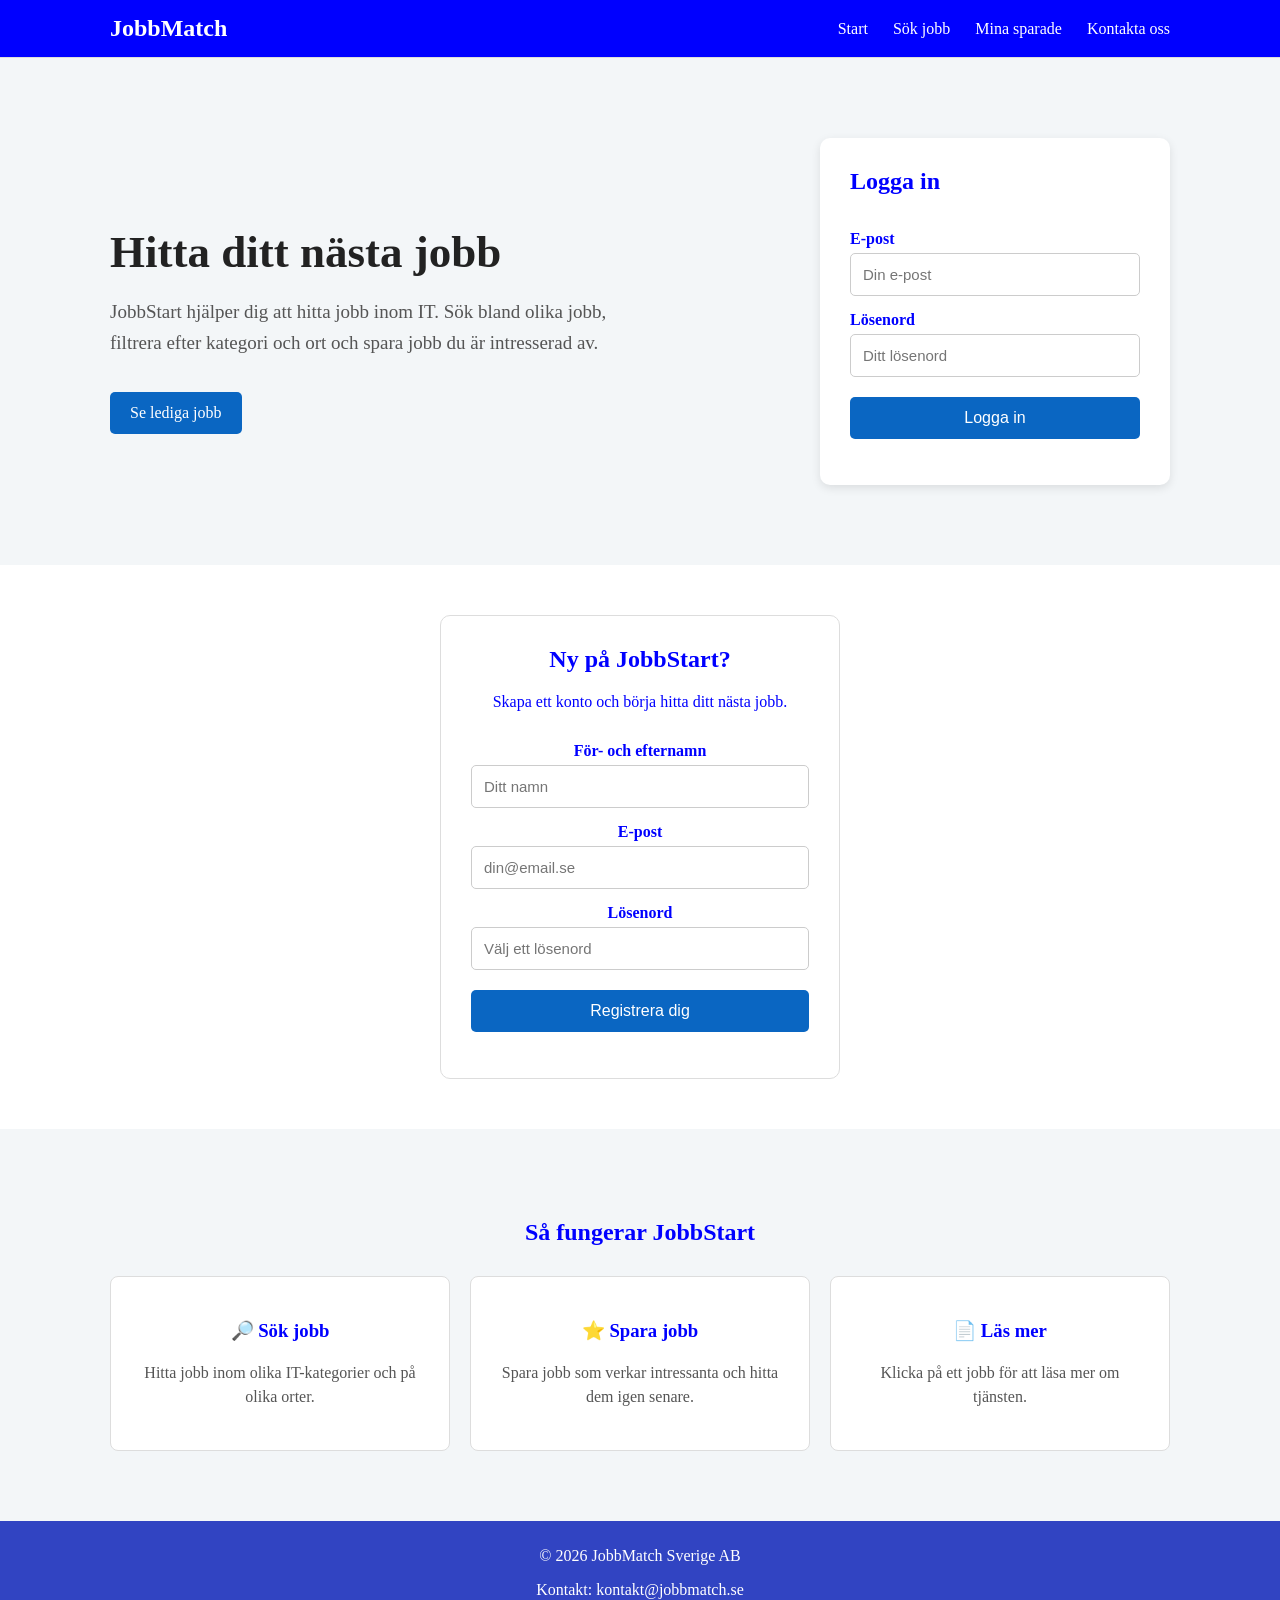
==== commit c648317e: "fixa alla sida" ====
--- a/index.html
+++ b/index.html
@@ -5,7 +5,7 @@
 
     <meta name="viewport" content="width=device-width, initial-scale=1.0" />
 
-    <title>JobbMatch</title>
+    <title>JobbStart</title>
 
     <link rel="stylesheet" href="start.css" />
 
@@ -15,77 +15,21 @@
   <body>
     <header>
       <nav>
-        <h1 class="logo">JobbStart</h1>
-
-        <nav>
-
-            <h1 class="logo">JobbMatch</h1>
-
-            <ul>
-                <li><a href="index.html">Start</a></li>
-                <li><a href="annonser.html">Sök jobb</a></li>
-                <li><a href="spara.html">Kontakter</a></li>
-            </ul>
-
-        </nav>
-
+      <h1 class="logo">JobbMatch</h1>
+      
+        <ul>
+          <li><a href="index.html">Start</a></li>
+          <li><a href="annonser.html">Sök jobb</a></li>
+          <li><a href="spara.html">Mina sparade</a></li>
+          <li><a href="kontakt.html">Kontakta oss</a></li>
+        </ul>
+      </nav>
     </header>
 
     <main>
       <section class="welcome">
         <div class="welcome-text">
           <h2>Hitta ditt nästa jobb</h2>
-
-        <section class="welcome">
-
-            <div class="welcome-text">
-
-                <h2>Hitta ditt nästa jobb</h2>
-
-                <p>
-                    JobbMatch hjälper dig att hitta jobb inom IT.
-                    Sök bland olika jobb, filtrera efter kategori
-                    och ort och spara jobb du är intresserad av.
-                </p>
-
-                <a href="jobb.html" class="job-button">
-                    Se lediga jobb
-                </a>
-
-            </div>
-
-
-
-            
-
-            <div class="login-box">
-
-                <h2>Logga in</h2>
-
-                <form id="loginForm">
-
-                    <label for="loginEmail">
-                        E-post
-                    </label>
-
-                    <input
-                        type="email"
-                        id="loginEmail"
-                        placeholder="Din e-post"
-                        required
-                    >
-
-
-                    <label for="loginPassword">
-                        Lösenord
-                    </label>
-
-                    <input
-                        type="password"
-                        id="loginPassword"
-                        placeholder="Ditt lösenord"
-                        required
-                    >
 
           <p>
             JobbStart hjälper dig att hitta jobb inom IT. Sök bland olika jobb,
@@ -119,7 +63,8 @@
               required
             />
 
-       
+            <button type="submit">Logga in</button>
+          </form>
 
           <p id="loginMessage"></p>
         </div>
@@ -127,7 +72,9 @@
 
       <!-- REGISTRERA -->
 
-                <h2>Ny på JobbMatch?</h2>
+      <section class="register-section">
+        <div class="register-box">
+          <h2>Ny på JobbStart?</h2>
 
           <p>Skapa ett konto och börja hitta ditt nästa jobb.</p>
 
@@ -175,9 +122,8 @@
           <div class="card">
             <h3>🔎 Sök jobb</h3>
 
-                    <button type="submit">
-                        Registrera dig 
-                    </button>
+            <p>Hitta jobb inom olika IT-kategorier och på olika orter.</p>
+          </div>
 
           <div class="card">
             <h3>⭐ Spara jobb</h3>
@@ -185,59 +131,6 @@
             <p>Spara jobb som verkar intressanta och hitta dem igen senare.</p>
           </div>
 
-            </div>
-
-        </section>
-
-
-
-        
-
-        <section class="information">
-
-            <h2>Så fungerar JobbMatch</h2>
-
-
-            <div class="cards">
-
-                <div class="card">
-
-                    <h3>🔎 Sök jobb</h3>
-
-                    <p>
-                        Hitta jobb inom olika IT-kategorier
-                        och på olika orter.
-                    </p>
-
-                </div>
-
-
-                <div class="card">
-
-                    <h3>⭐ Spara jobb</h3>
-
-                    <p>
-                        Spara jobb som verkar intressanta
-                        och hitta dem igen senare.
-                    </p>
-
-                </div>
-
-
-                <div class="card">
-
-                    <h3>📄 Läs mer</h3>
-
-                    <p>
-                        Klicka på ett jobb för att läsa
-                        mer om tjänsten.
-                    </p>
-
-                </div>
-
-            </div>
-
-        </section>
           <div class="card">
             <h3>📄 Läs mer</h3>
 
@@ -247,19 +140,11 @@
       </section>
     </main>
 
+    <!-- FOOTER -->
 
-
-    
-
-    <footer>
-
-        <p>
-            © 2026 JobbMatch
-        </p>
-
-      <p>© 2026 JobbStart</p>
+   <footer>
       <p>&copy; 2026 JobbMatch Sverige AB</p>
       <p>Kontakt: kontakt@jobbmatch.se</p>
     </footer>
-  </body>
+   </body>
 </html>
--- a/start.css
+++ b/start.css
@@ -1,24 +1,21 @@
-
+/* GRUND */
 
 * {
     box-sizing: border-box;
+    
 }
 
 body {
     margin: 0;
 
-    font-family: Arial, sans-serif;
-
-    background-color: white;
-
-    color: #222;
-}
-
-
-
-
+    font-family:'Times New Roman', Times, serif ;
+
+    background-color: #f3f6f8;
+
+    color: blue;
+}
 header {
-    background-color: #0a66c2;
+    background-color: blue;
 
     border-bottom: 1px solid #ddd;
 }
@@ -40,7 +37,7 @@
 
 
 .logo {
-    color: black;
+    color:white;
 
     margin: 0;
 }
@@ -62,17 +59,18 @@
 nav a {
     text-decoration: none;
 
-    color: #333;
+    color:white;
 }
 
 
 nav a:hover {
     color: #0a66c2;
-}
-
-
-
-
+}/*
+
+
+
+
+/* VÄLKOMST */
 
 .welcome {
     max-width: 1100px;
@@ -115,7 +113,7 @@
 
 
 
-
+/* KNAPP */
 
 .job-button {
     display: inline-block;
@@ -140,7 +138,7 @@
 
 
 
-
+/* LOGGA IN */
 
 .login-box {
     background-color: white;
@@ -161,7 +159,7 @@
 
 
 
-
+/* FORMULÄR */
 
 form {
     display: flex;
@@ -220,7 +218,7 @@
 
 
 
-
+/* REGISTRERA */
 
 .register-section {
     background-color: white;
@@ -257,7 +255,7 @@
 
 
 
-
+/* INFORMATION */
 
 .information {
     max-width: 1100px;
@@ -300,21 +298,26 @@
 
 
 
+/* FOOTER */
 
 
 footer {
-    background-color: #0a66c2;
-
-    color: white;
-
-    text-align: center;
-
-    padding: 25px;
-}
-
-
-
-
+
+  min-height: 50px;
+  background-color: rgb(49, 68, 194);
+  color:white;
+  flex-direction: column;
+  justify-content: center;
+  align-items: center;
+
+  gap: 5px;
+  padding: 10px;
+  text-align: center;
+}
+
+
+
+/* MOBIL */
 
 @media (max-width: 700px) {
 
@@ -352,4 +355,4 @@
         flex-direction: column;
     }
 
-}+}
